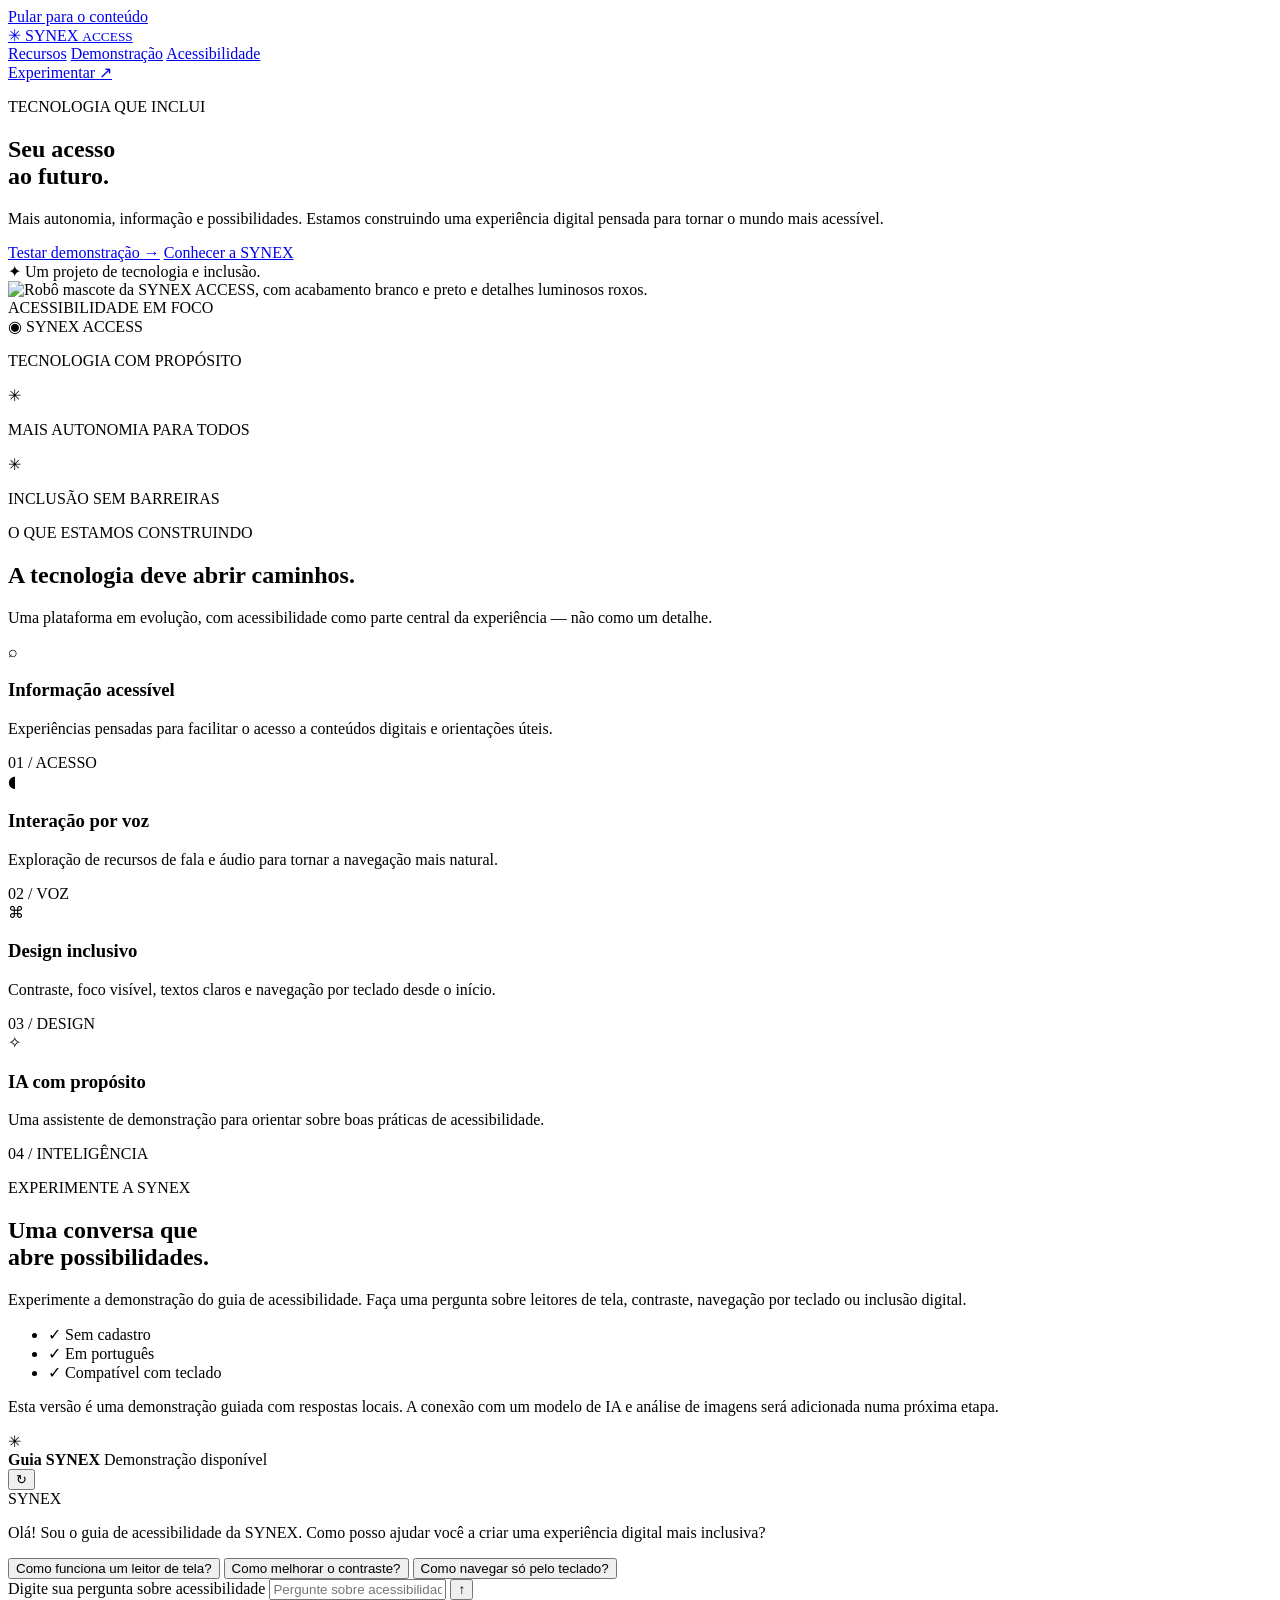
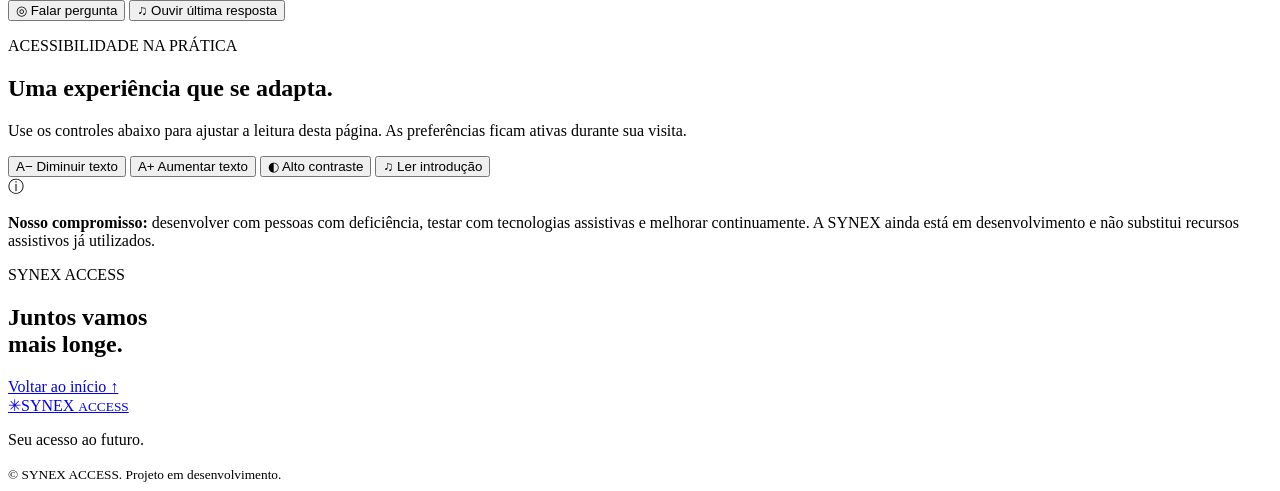
==== index.html @ 702629ef "Create SYNEX ACCESS landing page" ====
<!doctype html>
<html lang="pt-BR">
<head>
  <meta charset="UTF-8">
  <meta name="viewport" content="width=device-width, initial-scale=1">
  <meta name="theme-color" content="#070711">
  <meta name="description" content="SYNEX ACCESS — tecnologia e acessibilidade para ampliar a autonomia de pessoas com deficiência visual.">
  <title>SYNEX ACCESS — Seu acesso ao futuro</title>
  <link rel="preconnect" href="https://fonts.googleapis.com">
  <link rel="preconnect" href="https://fonts.gstatic.com" crossorigin>
  <link href="https://fonts.googleapis.com/css2?family=DM+Sans:wght@400;500;600;700&family=Space+Grotesk:wght@500;600;700&display=swap" rel="stylesheet">
  <link rel="stylesheet" href="./styles.css">
  <script src="./app.js" defer></script>
</head>
<body>
  <a class="skip-link" href="#conteudo">Pular para o conteúdo</a>
  <header class="topbar">
    <a class="brand" href="#inicio" aria-label="SYNEX ACCESS, início">
      <span class="brand-mark" aria-hidden="true">✳</span>
      <span>SYNEX <small>ACCESS</small></span>
    </a>
    <nav aria-label="Navegação principal">
      <a href="#recursos">Recursos</a>
      <a href="#demo">Demonstração</a>
      <a href="#acessibilidade">Acessibilidade</a>
    </nav>
    <a class="nav-cta" href="#demo">Experimentar <span aria-hidden="true">↗</span></a>
  </header>

  <main id="conteudo">
    <section class="hero section-wrap" id="inicio" aria-labelledby="hero-title">
      <div class="hero-copy">
        <p class="eyebrow"><span class="pulse" aria-hidden="true"></span> TECNOLOGIA QUE INCLUI</p>
        <h1 id="hero-title">Seu acesso<br>ao <span>futuro.</span></h1>
        <p class="hero-lead">Mais autonomia, informação e possibilidades. Estamos construindo uma experiência digital pensada para tornar o mundo mais acessível.</p>
        <div class="hero-actions">
          <a class="button button-primary" href="#demo">Testar demonstração <span aria-hidden="true">→</span></a>
          <a class="button button-quiet" href="#recursos">Conhecer a SYNEX</a>
        </div>
        <div class="hero-note"><span aria-hidden="true">✦</span> Um projeto de tecnologia e inclusão.</div>
      </div>
      <div class="hero-visual">
        <div class="orbit orbit-one" aria-hidden="true"></div>
        <div class="orbit orbit-two" aria-hidden="true"></div>
        <div class="robot-frame">
          <img src="https://media.base44.com/images/public/6aa585f04e1264cd92b1a335/d01141a1f_a_sleek_futuristic_sci_fi_scene_in_a_dark_neon_li.png" alt="Robô mascote da SYNEX ACCESS, com acabamento branco e preto e detalhes luminosos roxos." class="robot-image">
        </div>
        <div class="floating-tag tag-top"><span class="tag-dot"></span> ACESSIBILIDADE EM FOCO</div>
        <div class="floating-tag tag-bottom"><span aria-hidden="true">◉</span> SYNEX ACCESS</div>
      </div>
    </section>

    <section class="intro-strip" aria-label="Missão da SYNEX">
      <p>TECNOLOGIA COM PROPÓSITO</p>
      <span aria-hidden="true">✳</span>
      <p>MAIS AUTONOMIA PARA TODOS</p>
      <span aria-hidden="true">✳</span>
      <p>INCLUSÃO SEM BARREIRAS</p>
    </section>

    <section class="section-wrap features-section" id="recursos" aria-labelledby="features-title">
      <div class="section-heading">
        <p class="eyebrow">O QUE ESTAMOS CONSTRUINDO</p>
        <h2 id="features-title">A tecnologia deve <span>abrir caminhos.</span></h2>
        <p>Uma plataforma em evolução, com acessibilidade como parte central da experiência — não como um detalhe.</p>
      </div>
      <div class="feature-grid">
        <article class="feature-card">
          <div class="feature-icon" aria-hidden="true">⌕</div>
          <h3>Informação acessível</h3>
          <p>Experiências pensadas para facilitar o acesso a conteúdos digitais e orientações úteis.</p>
          <span class="card-index">01 / ACESSO</span>
        </article>
        <article class="feature-card">
          <div class="feature-icon" aria-hidden="true">◖</div>
          <h3>Interação por voz</h3>
          <p>Exploração de recursos de fala e áudio para tornar a navegação mais natural.</p>
          <span class="card-index">02 / VOZ</span>
        </article>
        <article class="feature-card">
          <div class="feature-icon" aria-hidden="true">⌘</div>
          <h3>Design inclusivo</h3>
          <p>Contraste, foco visível, textos claros e navegação por teclado desde o início.</p>
          <span class="card-index">03 / DESIGN</span>
        </article>
        <article class="feature-card">
          <div class="feature-icon" aria-hidden="true">✧</div>
          <h3>IA com propósito</h3>
          <p>Uma assistente de demonstração para orientar sobre boas práticas de acessibilidade.</p>
          <span class="card-index">04 / INTELIGÊNCIA</span>
        </article>
      </div>
    </section>

    <section class="demo-section" id="demo" aria-labelledby="demo-title">
      <div class="section-wrap demo-layout">
        <div class="demo-copy">
          <p class="eyebrow">EXPERIMENTE A SYNEX</p>
          <h2 id="demo-title">Uma conversa que<br><span>abre possibilidades.</span></h2>
          <p>Experimente a demonstração do guia de acessibilidade. Faça uma pergunta sobre leitores de tela, contraste, navegação por teclado ou inclusão digital.</p>
          <ul class="demo-points">
            <li><span aria-hidden="true">✓</span> Sem cadastro</li>
            <li><span aria-hidden="true">✓</span> Em português</li>
            <li><span aria-hidden="true">✓</span> Compatível com teclado</li>
          </ul>
          <p class="demo-disclaimer">Esta versão é uma demonstração guiada com respostas locais. A conexão com um modelo de IA e análise de imagens será adicionada numa próxima etapa.</p>
        </div>
        <div class="chat-panel" aria-label="Demonstração do guia SYNEX">
          <div class="chat-head">
            <div class="assistant-avatar" aria-hidden="true">✳</div>
            <div><strong>Guia SYNEX</strong><span><i></i> Demonstração disponível</span></div>
            <button class="icon-button" id="clear-chat" type="button" aria-label="Limpar conversa" title="Limpar conversa">↻</button>
          </div>
          <div class="chat-messages" id="chat-messages" role="log" aria-live="polite" aria-relevant="additions text">
            <div class="message assistant-message">
              <span class="message-label">SYNEX</span>
              <p>Olá! Sou o guia de acessibilidade da SYNEX. Como posso ajudar você a criar uma experiência digital mais inclusiva?</p>
            </div>
          </div>
          <div class="suggestions" aria-label="Perguntas sugeridas">
            <button type="button" class="suggestion">Como funciona um leitor de tela?</button>
            <button type="button" class="suggestion">Como melhorar o contraste?</button>
            <button type="button" class="suggestion">Como navegar só pelo teclado?</button>
          </div>
          <form class="chat-form" id="chat-form">
            <label class="sr-only" for="chat-input">Digite sua pergunta sobre acessibilidade</label>
            <input id="chat-input" name="question" type="text" placeholder="Pergunte sobre acessibilidade..." autocomplete="off" required>
            <button class="send-button" type="submit" aria-label="Enviar pergunta">↑</button>
          </form>
          <div class="chat-tools">
            <button type="button" id="voice-input" class="text-tool">◎ Falar pergunta</button>
            <button type="button" id="read-last" class="text-tool">♫ Ouvir última resposta</button>
            <span id="voice-status" class="voice-status" role="status"></span>
          </div>
        </div>
      </div>
    </section>

    <section class="section-wrap accessibility-section" id="acessibilidade" aria-labelledby="access-title">
      <div class="section-heading">
        <p class="eyebrow">ACESSIBILIDADE NA PRÁTICA</p>
        <h2 id="access-title">Uma experiência que se adapta.</h2>
        <p>Use os controles abaixo para ajustar a leitura desta página. As preferências ficam ativas durante sua visita.</p>
      </div>
      <div class="access-tools" aria-label="Controles de acessibilidade">
        <button type="button" id="font-smaller">A− <span>Diminuir texto</span></button>
        <button type="button" id="font-larger">A+ <span>Aumentar texto</span></button>
        <button type="button" id="contrast-toggle">◐ <span>Alto contraste</span></button>
        <button type="button" id="read-page">♫ <span>Ler introdução</span></button>
      </div>
      <div class="access-note">
        <span class="access-note-icon" aria-hidden="true">ⓘ</span>
        <p><strong>Nosso compromisso:</strong> desenvolver com pessoas com deficiência, testar com tecnologias assistivas e melhorar continuamente. A SYNEX ainda está em desenvolvimento e não substitui recursos assistivos já utilizados.</p>
      </div>
    </section>

    <section class="closing-section">
      <div class="section-wrap closing-inner">
        <p class="eyebrow">SYNEX ACCESS</p>
        <h2>Juntos vamos<br><span>mais longe.</span></h2>
        <a class="button button-primary" href="#inicio">Voltar ao início ↑</a>
      </div>
    </section>
  </main>

  <footer class="footer">
    <a class="brand" href="#inicio"><span class="brand-mark" aria-hidden="true">✳</span><span>SYNEX <small>ACCESS</small></span></a>
    <p>Seu acesso ao futuro.</p>
    <small>© <span id="year"></span> SYNEX ACCESS. Projeto em desenvolvimento.</small>
  </footer>
</body>
</html>
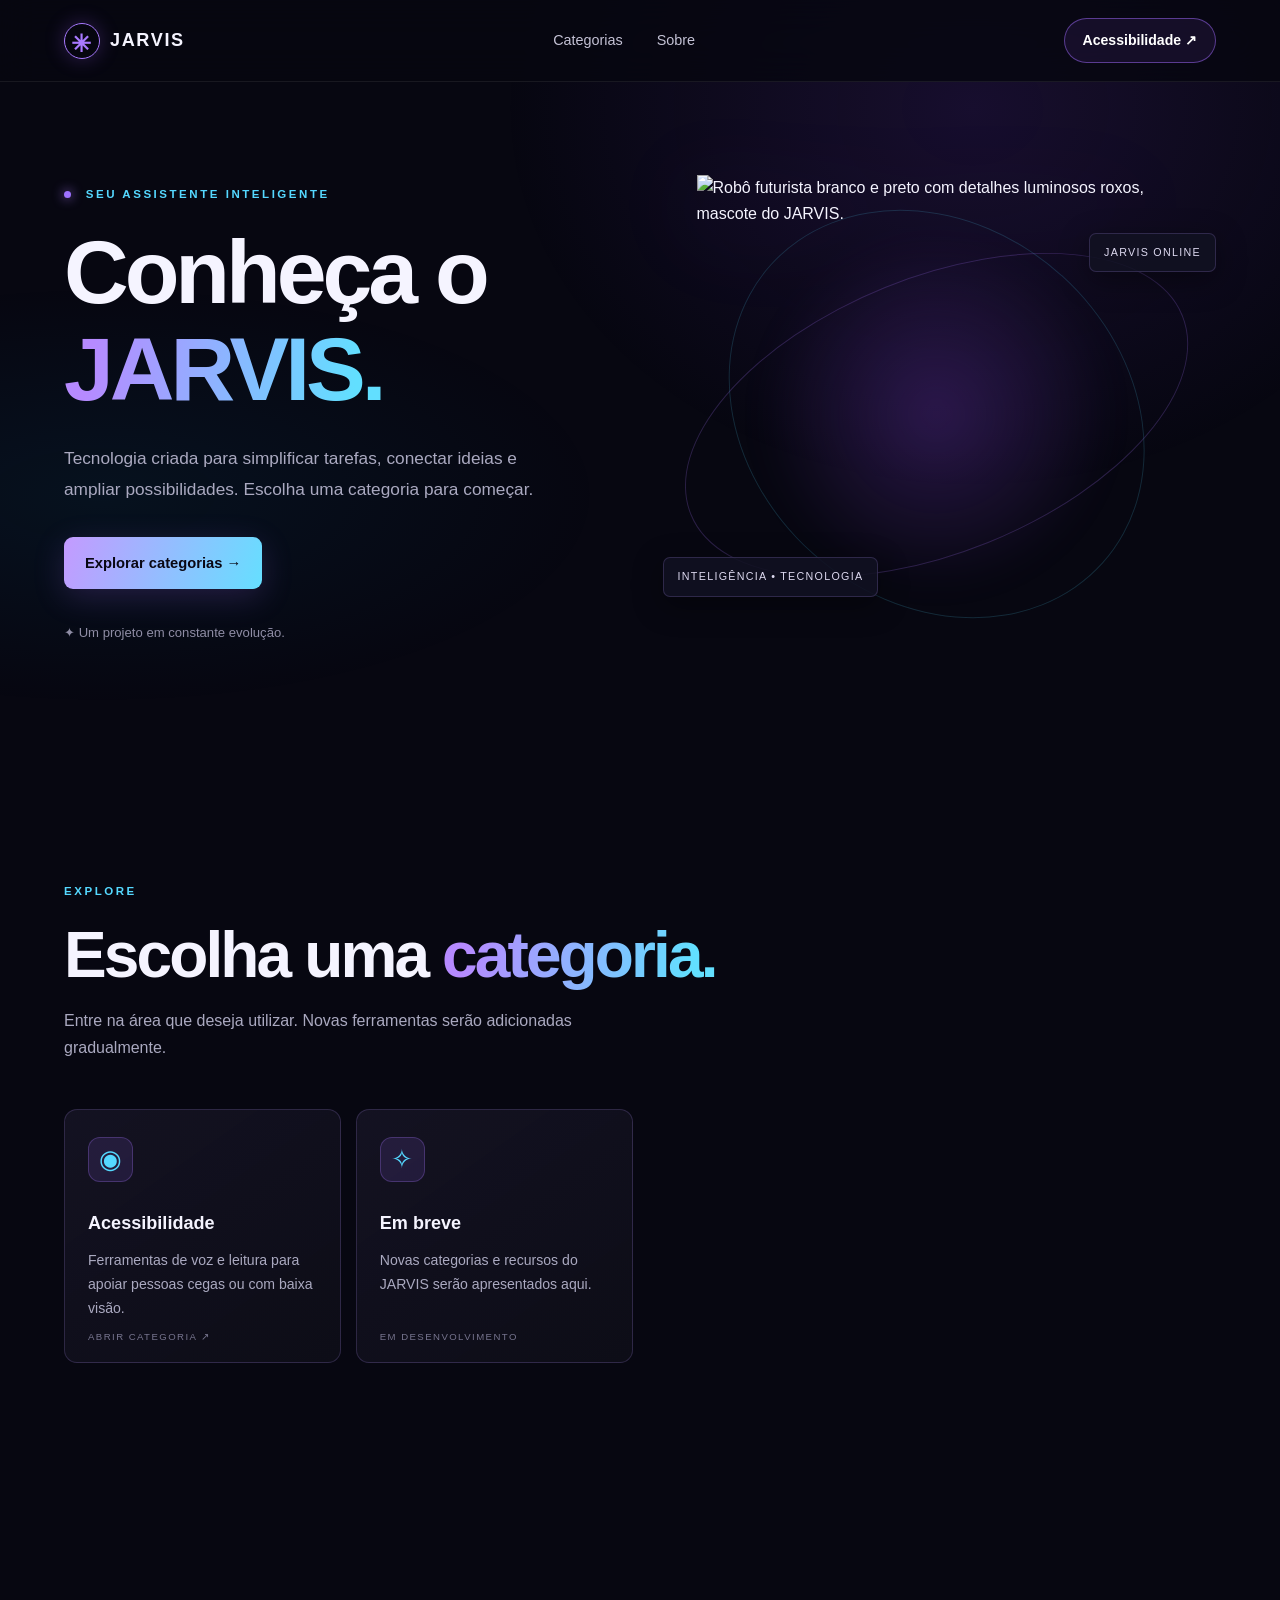
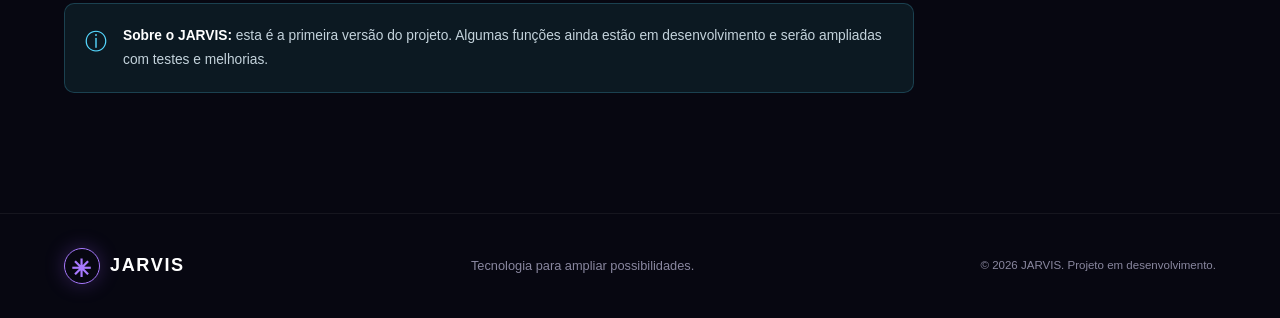
==== commit 9e4afbee: "Transforma a página inicial em JARVIS" ====
--- a/index.html
+++ b/index.html
@@ -1,172 +1,12 @@
 <!doctype html>
-<html lang="pt-BR">
-<head>
-  <meta charset="UTF-8">
-  <meta name="viewport" content="width=device-width, initial-scale=1">
-  <meta name="theme-color" content="#070711">
-  <meta name="description" content="SYNEX ACCESS — tecnologia e acessibilidade para ampliar a autonomia de pessoas com deficiência visual.">
-  <title>SYNEX ACCESS — Seu acesso ao futuro</title>
-  <link rel="preconnect" href="https://fonts.googleapis.com">
-  <link rel="preconnect" href="https://fonts.gstatic.com" crossorigin>
-  <link href="https://fonts.googleapis.com/css2?family=DM+Sans:wght@400;500;600;700&family=Space+Grotesk:wght@500;600;700&display=swap" rel="stylesheet">
-  <link rel="stylesheet" href="./styles.css">
-  <script src="./app.js" defer></script>
-</head>
-<body>
-  <a class="skip-link" href="#conteudo">Pular para o conteúdo</a>
-  <header class="topbar">
-    <a class="brand" href="#inicio" aria-label="SYNEX ACCESS, início">
-      <span class="brand-mark" aria-hidden="true">✳</span>
-      <span>SYNEX <small>ACCESS</small></span>
-    </a>
-    <nav aria-label="Navegação principal">
-      <a href="#recursos">Recursos</a>
-      <a href="#demo">Demonstração</a>
-      <a href="#acessibilidade">Acessibilidade</a>
-    </nav>
-    <a class="nav-cta" href="#demo">Experimentar <span aria-hidden="true">↗</span></a>
-  </header>
-
-  <main id="conteudo">
-    <section class="hero section-wrap" id="inicio" aria-labelledby="hero-title">
-      <div class="hero-copy">
-        <p class="eyebrow"><span class="pulse" aria-hidden="true"></span> TECNOLOGIA QUE INCLUI</p>
-        <h1 id="hero-title">Seu acesso<br>ao <span>futuro.</span></h1>
-        <p class="hero-lead">Mais autonomia, informação e possibilidades. Estamos construindo uma experiência digital pensada para tornar o mundo mais acessível.</p>
-        <div class="hero-actions">
-          <a class="button button-primary" href="#demo">Testar demonstração <span aria-hidden="true">→</span></a>
-          <a class="button button-quiet" href="#recursos">Conhecer a SYNEX</a>
-        </div>
-        <div class="hero-note"><span aria-hidden="true">✦</span> Um projeto de tecnologia e inclusão.</div>
-      </div>
-      <div class="hero-visual">
-        <div class="orbit orbit-one" aria-hidden="true"></div>
-        <div class="orbit orbit-two" aria-hidden="true"></div>
-        <div class="robot-frame">
-          <img src="https://media.base44.com/images/public/6aa585f04e1264cd92b1a335/d01141a1f_a_sleek_futuristic_sci_fi_scene_in_a_dark_neon_li.png" alt="Robô mascote da SYNEX ACCESS, com acabamento branco e preto e detalhes luminosos roxos." class="robot-image">
-        </div>
-        <div class="floating-tag tag-top"><span class="tag-dot"></span> ACESSIBILIDADE EM FOCO</div>
-        <div class="floating-tag tag-bottom"><span aria-hidden="true">◉</span> SYNEX ACCESS</div>
-      </div>
-    </section>
-
-    <section class="intro-strip" aria-label="Missão da SYNEX">
-      <p>TECNOLOGIA COM PROPÓSITO</p>
-      <span aria-hidden="true">✳</span>
-      <p>MAIS AUTONOMIA PARA TODOS</p>
-      <span aria-hidden="true">✳</span>
-      <p>INCLUSÃO SEM BARREIRAS</p>
-    </section>
-
-    <section class="section-wrap features-section" id="recursos" aria-labelledby="features-title">
-      <div class="section-heading">
-        <p class="eyebrow">O QUE ESTAMOS CONSTRUINDO</p>
-        <h2 id="features-title">A tecnologia deve <span>abrir caminhos.</span></h2>
-        <p>Uma plataforma em evolução, com acessibilidade como parte central da experiência — não como um detalhe.</p>
-      </div>
-      <div class="feature-grid">
-        <article class="feature-card">
-          <div class="feature-icon" aria-hidden="true">⌕</div>
-          <h3>Informação acessível</h3>
-          <p>Experiências pensadas para facilitar o acesso a conteúdos digitais e orientações úteis.</p>
-          <span class="card-index">01 / ACESSO</span>
-        </article>
-        <article class="feature-card">
-          <div class="feature-icon" aria-hidden="true">◖</div>
-          <h3>Interação por voz</h3>
-          <p>Exploração de recursos de fala e áudio para tornar a navegação mais natural.</p>
-          <span class="card-index">02 / VOZ</span>
-        </article>
-        <article class="feature-card">
-          <div class="feature-icon" aria-hidden="true">⌘</div>
-          <h3>Design inclusivo</h3>
-          <p>Contraste, foco visível, textos claros e navegação por teclado desde o início.</p>
-          <span class="card-index">03 / DESIGN</span>
-        </article>
-        <article class="feature-card">
-          <div class="feature-icon" aria-hidden="true">✧</div>
-          <h3>IA com propósito</h3>
-          <p>Uma assistente de demonstração para orientar sobre boas práticas de acessibilidade.</p>
-          <span class="card-index">04 / INTELIGÊNCIA</span>
-        </article>
-      </div>
-    </section>
-
-    <section class="demo-section" id="demo" aria-labelledby="demo-title">
-      <div class="section-wrap demo-layout">
-        <div class="demo-copy">
-          <p class="eyebrow">EXPERIMENTE A SYNEX</p>
-          <h2 id="demo-title">Uma conversa que<br><span>abre possibilidades.</span></h2>
-          <p>Experimente a demonstração do guia de acessibilidade. Faça uma pergunta sobre leitores de tela, contraste, navegação por teclado ou inclusão digital.</p>
-          <ul class="demo-points">
-            <li><span aria-hidden="true">✓</span> Sem cadastro</li>
-            <li><span aria-hidden="true">✓</span> Em português</li>
-            <li><span aria-hidden="true">✓</span> Compatível com teclado</li>
-          </ul>
-          <p class="demo-disclaimer">Esta versão é uma demonstração guiada com respostas locais. A conexão com um modelo de IA e análise de imagens será adicionada numa próxima etapa.</p>
-        </div>
-        <div class="chat-panel" aria-label="Demonstração do guia SYNEX">
-          <div class="chat-head">
-            <div class="assistant-avatar" aria-hidden="true">✳</div>
-            <div><strong>Guia SYNEX</strong><span><i></i> Demonstração disponível</span></div>
-            <button class="icon-button" id="clear-chat" type="button" aria-label="Limpar conversa" title="Limpar conversa">↻</button>
-          </div>
-          <div class="chat-messages" id="chat-messages" role="log" aria-live="polite" aria-relevant="additions text">
-            <div class="message assistant-message">
-              <span class="message-label">SYNEX</span>
-              <p>Olá! Sou o guia de acessibilidade da SYNEX. Como posso ajudar você a criar uma experiência digital mais inclusiva?</p>
-            </div>
-          </div>
-          <div class="suggestions" aria-label="Perguntas sugeridas">
-            <button type="button" class="suggestion">Como funciona um leitor de tela?</button>
-            <button type="button" class="suggestion">Como melhorar o contraste?</button>
-            <button type="button" class="suggestion">Como navegar só pelo teclado?</button>
-          </div>
-          <form class="chat-form" id="chat-form">
-            <label class="sr-only" for="chat-input">Digite sua pergunta sobre acessibilidade</label>
-            <input id="chat-input" name="question" type="text" placeholder="Pergunte sobre acessibilidade..." autocomplete="off" required>
-            <button class="send-button" type="submit" aria-label="Enviar pergunta">↑</button>
-          </form>
-          <div class="chat-tools">
-            <button type="button" id="voice-input" class="text-tool">◎ Falar pergunta</button>
-            <button type="button" id="read-last" class="text-tool">♫ Ouvir última resposta</button>
-            <span id="voice-status" class="voice-status" role="status"></span>
-          </div>
-        </div>
-      </div>
-    </section>
-
-    <section class="section-wrap accessibility-section" id="acessibilidade" aria-labelledby="access-title">
-      <div class="section-heading">
-        <p class="eyebrow">ACESSIBILIDADE NA PRÁTICA</p>
-        <h2 id="access-title">Uma experiência que se adapta.</h2>
-        <p>Use os controles abaixo para ajustar a leitura desta página. As preferências ficam ativas durante sua visita.</p>
-      </div>
-      <div class="access-tools" aria-label="Controles de acessibilidade">
-        <button type="button" id="font-smaller">A− <span>Diminuir texto</span></button>
-        <button type="button" id="font-larger">A+ <span>Aumentar texto</span></button>
-        <button type="button" id="contrast-toggle">◐ <span>Alto contraste</span></button>
-        <button type="button" id="read-page">♫ <span>Ler introdução</span></button>
-      </div>
-      <div class="access-note">
-        <span class="access-note-icon" aria-hidden="true">ⓘ</span>
-        <p><strong>Nosso compromisso:</strong> desenvolver com pessoas com deficiência, testar com tecnologias assistivas e melhorar continuamente. A SYNEX ainda está em desenvolvimento e não substitui recursos assistivos já utilizados.</p>
-      </div>
-    </section>
-
-    <section class="closing-section">
-      <div class="section-wrap closing-inner">
-        <p class="eyebrow">SYNEX ACCESS</p>
-        <h2>Juntos vamos<br><span>mais longe.</span></h2>
-        <a class="button button-primary" href="#inicio">Voltar ao início ↑</a>
-      </div>
-    </section>
-  </main>
-
-  <footer class="footer">
-    <a class="brand" href="#inicio"><span class="brand-mark" aria-hidden="true">✳</span><span>SYNEX <small>ACCESS</small></span></a>
-    <p>Seu acesso ao futuro.</p>
-    <small>© <span id="year"></span> SYNEX ACCESS. Projeto em desenvolvimento.</small>
-  </footer>
-</body>
-</html>+<html lang="pt-BR"><head><meta charset="UTF-8"><meta name="viewport" content="width=device-width, initial-scale=1"><meta name="theme-color" content="#070711"><title>JARVIS — Assistente inteligente</title><link rel="stylesheet" href="./styles.css"></head>
+<body><a class="skip-link" href="#conteudo">Pular para o conteúdo</a>
+<header class="topbar"><a class="brand" href="./index.html"><span class="brand-mark">✳</span><span>JARVIS</span></a><nav aria-label="Navegação principal"><a href="#categorias">Categorias</a><a href="#sobre">Sobre</a></nav><a class="nav-cta" href="./acessibilidade.html">Acessibilidade ↗</a></header>
+<main id="conteudo">
+<section class="hero section-wrap"><div class="hero-copy"><p class="eyebrow"><span class="pulse"></span> SEU ASSISTENTE INTELIGENTE</p><h1>Conheça o<br><span>JARVIS.</span></h1><p class="hero-lead">Tecnologia criada para simplificar tarefas, conectar ideias e ampliar possibilidades. Escolha uma categoria para começar.</p><div class="hero-actions"><a class="button button-primary" href="#categorias">Explorar categorias →</a></div><div class="hero-note">✦ Um projeto em constante evolução.</div></div>
+<div class="hero-visual"><div class="orbit orbit-one"></div><div class="orbit orbit-two"></div><div class="robot-frame"><img src="https://media.base44.com/images/public/6aa585f04e1264cd92b1a335/d01141a1f_a_sleek_futuristic_sci_fi_scene_in_a_dark_neon_li.png" alt="Robô futurista branco e preto com detalhes luminosos roxos, mascote do JARVIS." class="robot-image"></div><div class="floating-tag tag-top">JARVIS ONLINE</div><div class="floating-tag tag-bottom">INTELIGÊNCIA • TECNOLOGIA</div></div></section>
+<section class="section-wrap features-section" id="categorias"><div class="section-heading"><p class="eyebrow">EXPLORE</p><h2>Escolha uma <span>categoria.</span></h2><p>Entre na área que deseja utilizar. Novas ferramentas serão adicionadas gradualmente.</p></div><div class="feature-grid">
+<a class="feature-card" href="./acessibilidade.html"><div class="feature-icon">◉</div><h3>Acessibilidade</h3><p>Ferramentas de voz e leitura para apoiar pessoas cegas ou com baixa visão.</p><span class="card-index">ABRIR CATEGORIA ↗</span></a>
+<article class="feature-card"><div class="feature-icon">✧</div><h3>Em breve</h3><p>Novas categorias e recursos do JARVIS serão apresentados aqui.</p><span class="card-index">EM DESENVOLVIMENTO</span></article></div></section>
+<section class="section-wrap accessibility-section" id="sobre"><div class="access-note"><span class="access-note-icon">ⓘ</span><p><strong>Sobre o JARVIS:</strong> esta é a primeira versão do projeto. Algumas funções ainda estão em desenvolvimento e serão ampliadas com testes e melhorias.</p></div></section></main>
+<footer class="footer"><a class="brand" href="./index.html"><span class="brand-mark">✳</span><span>JARVIS</span></a><p>Tecnologia para ampliar possibilidades.</p><small>© 2026 JARVIS. Projeto em desenvolvimento.</small></footer></body></html>
--- a/styles.css
+++ b/styles.css
@@ -0,0 +1,113 @@
+:root{color-scheme:dark;--bg:#070711;--panel:#10101d;--panel-2:#151527;--text:#f5f4ff;--muted:#aaa9c0;--purple:#a879ff;--blue:#55d8ff;--line:rgba(180,151,255,.19);--font-scale:1}
+*{box-sizing:border-box}
+html{scroll-behavior:smooth;font-size:calc(16px * var(--font-scale));scroll-padding-top:90px}
+body{margin:0;background:var(--bg);color:var(--text);font-family:"DM Sans",Arial,sans-serif;line-height:1.65;overflow-x:hidden}
+body:before{content:"";position:fixed;inset:0;pointer-events:none;z-index:-1;background:radial-gradient(ellipse at 76% 12%,rgba(107,52,190,.17),transparent 34%),radial-gradient(ellipse at 8% 55%,rgba(0,147,200,.08),transparent 30%)}
+a{color:inherit;text-decoration:none}
+button,input{font:inherit}
+button,a{-webkit-tap-highlight-color:transparent}
+button:focus-visible,a:focus-visible,input:focus-visible{outline:3px solid var(--blue);outline-offset:4px}
+.skip-link{position:absolute;left:12px;top:-60px;background:#fff;color:#080812;padding:10px 16px;border-radius:8px;z-index:20;font-weight:700}
+.skip-link:focus{top:12px}
+.topbar{height:82px;display:flex;align-items:center;justify-content:space-between;padding:0 max(5vw,24px);border-bottom:1px solid rgba(255,255,255,.07);background:rgba(7,7,17,.82);backdrop-filter:blur(18px);position:sticky;top:0;z-index:10}
+.brand{display:inline-flex;align-items:center;gap:10px;font-family:"Space Grotesk",sans-serif;font-size:1.13rem;font-weight:700;letter-spacing:.09em}
+.brand small{display:block;font-size:.58rem;letter-spacing:.34em;color:var(--purple);line-height:1.2}
+.brand-mark{width:36px;height:36px;border:1px solid var(--purple);border-radius:50%;display:grid;place-items:center;color:var(--purple);font-size:1.5rem;box-shadow:0 0 20px #9d5dff44}
+.topbar nav{display:flex;gap:34px;color:#c4c2d5;font-size:.9rem}
+.topbar nav a:hover{color:#fff}
+.nav-cta{font-size:.88rem;font-weight:700;color:#fff;border:1px solid #9664ef88;border-radius:30px;padding:10px 18px;background:#8d52d91c}
+.section-wrap{width:min(1160px,90%);margin-inline:auto}
+.hero{min-height:680px;display:grid;grid-template-columns:1fr 1fr;align-items:center;gap:34px;padding-top:55px;padding-bottom:70px}
+.eyebrow{font-size:.72rem;letter-spacing:.22em;font-weight:700;color:var(--blue);margin:0 0 20px}
+.pulse{display:inline-block;width:7px;height:7px;border-radius:50%;background:#9e72ff;box-shadow:0 0 12px #a879ff;margin-right:9px}
+h1,h2,h3,p{margin-top:0}
+h1,h2{font-family:"Space Grotesk",sans-serif;letter-spacing:-.045em;line-height:1.08}
+h1{font-size:clamp(3.7rem,7vw,6.4rem);margin-bottom:25px}
+h1 span,h2 span{background:linear-gradient(100deg,#b68aff 10%,#62dfff 90%);-webkit-background-clip:text;background-clip:text;color:transparent}
+.hero-lead{font-size:1.08rem;color:var(--muted);max-width:510px;line-height:1.8}
+.hero-actions{display:flex;flex-wrap:wrap;gap:13px;margin-top:32px}
+.button{display:inline-flex;align-items:center;justify-content:center;gap:13px;padding:14px 21px;border-radius:9px;font-weight:700;font-size:.92rem;transition:transform .2s,box-shadow .2s}
+.button:hover{transform:translateY(-2px)}
+.button-primary{color:#090713;background:linear-gradient(110deg,#c49aff,#65dfff);box-shadow:0 8px 32px #a36cff30}
+.button-quiet{border:1px solid var(--line);color:#e4e1f2}
+.hero-note{margin-top:33px;color:#8f8da5;font-size:.82rem}
+.hero-note span{color:var(--purple);margin-right:8px}
+.hero-visual{position:relative;min-height:520px;display:grid;place-items:center}
+.robot-frame{width:min(100%,480px);aspect-ratio:1/1;position:relative;z-index:1;display:grid;place-items:center}
+.robot-frame:before{content:"";position:absolute;inset:12%;border-radius:50%;background:radial-gradient(circle,#7139ba55,transparent 68%);filter:blur(16px)}
+.robot-image{width:100%;height:100%;object-fit:contain;position:relative;filter:drop-shadow(0 15px 42px #8c49ff45);mix-blend-mode:screen}
+.orbit{position:absolute;border:1px solid #a879ff38;border-radius:50%;transform:rotate(-22deg)}
+.orbit-one{width:95%;height:53%}
+.orbit-two{width:80%;height:72%;transform:rotate(42deg);border-color:#55d8ff2a}
+.floating-tag{position:absolute;z-index:2;background:#121222dd;border:1px solid var(--line);border-radius:7px;padding:10px 14px;font-size:.67rem;letter-spacing:.12em;color:#ddd9f0;box-shadow:0 8px 30px #0006}
+.tag-top{top:15%;right:0}
+.tag-bottom{bottom:15%;left:1%}
+.tag-dot{display:inline-block;width:7px;height:7px;border-radius:50%;background:#6ce7c1;margin-right:8px}
+.intro-strip{display:flex;justify-content:center;align-items:center;gap:34px;flex-wrap:wrap;padding:23px 5%;border-block:1px solid rgba(255,255,255,.07);background:#0d0d19;color:#9997b1;font-size:.66rem;letter-spacing:.18em;font-weight:700}
+.intro-strip span{color:var(--purple);font-size:1rem}
+.features-section{padding-top:120px;padding-bottom:125px}
+.section-heading{max-width:680px;margin-bottom:48px}
+.section-heading h2,.demo-copy h2,.closing-inner h2{font-size:clamp(2.5rem,5vw,4.2rem);margin-bottom:18px}
+.section-heading>p:last-child{color:var(--muted);max-width:590px}
+.feature-grid{display:grid;grid-template-columns:repeat(4,1fr);gap:15px}
+.feature-card{min-height:245px;padding:27px 23px;border:1px solid var(--line);border-radius:13px;background:linear-gradient(145deg,#171526cc,#0d0d17);position:relative;overflow:hidden;transition:border-color .2s,transform .2s}
+.feature-card:hover{transform:translateY(-5px);border-color:#a879ff88}
+.feature-icon{width:45px;height:45px;border-radius:12px;background:#9d6aff20;border:1px solid #a879ff44;display:grid;place-items:center;color:var(--blue);font-size:1.6rem;margin-bottom:27px}
+.feature-card h3{font-family:"Space Grotesk",sans-serif;font-size:1.13rem;margin-bottom:10px}
+.feature-card p{font-size:.88rem;color:var(--muted);line-height:1.7}
+.card-index{position:absolute;bottom:17px;left:23px;font-size:.6rem;letter-spacing:.15em;color:#77758f}
+.demo-section{padding:110px 0;background:linear-gradient(120deg,#111020,#0c1420 70%,#101020);border-block:1px solid var(--line)}
+.demo-layout{display:grid;grid-template-columns:.8fr 1.2fr;gap:65px;align-items:center}
+.demo-copy h2{font-size:clamp(2.6rem,4.6vw,4rem)}
+.demo-copy>p:not(.eyebrow):not(.demo-disclaimer){color:var(--muted);line-height:1.8}
+.demo-points{list-style:none;padding:0;margin:28px 0;display:grid;gap:10px;color:#d9d6e8;font-size:.9rem}
+.demo-points span{color:#72e8c1;margin-right:10px}
+.demo-disclaimer{font-size:.76rem;color:#9290a8;border-left:2px solid var(--purple);padding-left:13px;line-height:1.6}
+.chat-panel{border:1px solid #a879ff55;border-radius:16px;background:#0a0a14;box-shadow:0 25px 90px #0007,0 0 45px #7f45c51a;overflow:hidden}
+.chat-head{height:75px;display:flex;align-items:center;gap:13px;padding:0 20px;border-bottom:1px solid #ffffff12;background:#111120}
+.assistant-avatar{width:39px;height:39px;border-radius:50%;display:grid;place-items:center;background:#a879ff24;color:var(--purple);border:1px solid #a879ff66;font-size:1.4rem}
+.chat-head strong{display:block;font-size:.91rem}
+.chat-head span{display:block;font-size:.7rem;color:#9896ad}
+.chat-head i{display:inline-block;width:6px;height:6px;background:#6ce7c1;border-radius:50%;margin-right:5px}
+.icon-button{margin-left:auto;border:0;background:transparent;color:#aaa8c0;font-size:1.3rem;cursor:pointer;padding:8px}
+.chat-messages{height:260px;overflow-y:auto;padding:22px;display:flex;flex-direction:column;gap:14px}
+.message{max-width:88%;padding:13px 15px;border-radius:4px 13px 13px 13px;background:#19182a;color:#e5e2f1;font-size:.87rem;line-height:1.65}
+.message p{margin:0}
+.message-label{display:block;color:var(--purple);font-size:.62rem;font-weight:700;letter-spacing:.13em;margin-bottom:5px}
+.user-message{align-self:flex-end;background:#31214a;border-radius:13px 4px 13px 13px}
+.user-message .message-label{text-align:right;color:#b7a0ff}
+.suggestions{display:flex;gap:8px;flex-wrap:wrap;padding:0 20px 17px}
+.suggestion{background:transparent;border:1px solid #a879ff4d;border-radius:30px;padding:7px 10px;color:#c7b7ec;font-size:.68rem;cursor:pointer}
+.suggestion:hover{background:#9d6aff20}
+.chat-form{display:flex;gap:10px;padding:12px 15px;margin:0 18px;border:1px solid #ffffff20;border-radius:10px;background:#11111d}
+.chat-form input{flex:1;min-width:0;border:0;outline:0;background:transparent;color:#fff;font-size:.88rem}
+.chat-form input:focus-visible{outline:2px solid var(--blue);outline-offset:4px;border-radius:3px}
+.send-button{width:37px;height:37px;border:0;border-radius:8px;background:linear-gradient(130deg,#bd91ff,#5edbff);color:#090713;font-size:1.35rem;font-weight:700;cursor:pointer}
+.chat-tools{display:flex;align-items:center;gap:18px;flex-wrap:wrap;padding:13px 20px 17px}
+.text-tool{border:0;background:transparent;color:#aaa7c1;font-size:.7rem;cursor:pointer;padding:4px 0}
+.text-tool:hover{color:#fff}
+.voice-status{font-size:.68rem;color:#7fe4c0}
+.accessibility-section{padding-top:115px;padding-bottom:120px}
+.access-tools{display:flex;gap:12px;flex-wrap:wrap;margin:30px 0}
+.access-tools button{display:flex;align-items:center;gap:12px;padding:14px 17px;border:1px solid var(--line);border-radius:9px;background:#131321;color:#fff;cursor:pointer;font-weight:700}
+.access-tools button span{font-weight:500;color:#b9b6ca;font-size:.82rem}
+.access-tools button:hover{border-color:var(--blue)}
+.access-note{display:flex;gap:16px;align-items:flex-start;padding:20px;border:1px solid #55d8ff35;border-radius:10px;background:#0c1922;color:#c4d3dc;max-width:850px}
+.access-note p{margin:0;font-size:.86rem;line-height:1.75}
+.access-note strong{color:#fff}
+.access-note-icon{font-size:1.4rem;color:var(--blue)}
+.closing-section{padding:95px 0;background:radial-gradient(ellipse at 50% 100%,#59328b55,transparent 60%),#0d0c18;text-align:center;border-top:1px solid var(--line)}
+.closing-inner .eyebrow{margin-bottom:22px}
+.closing-inner h2{font-size:clamp(3rem,6vw,5rem);margin-bottom:30px}
+.footer{min-height:105px;padding:25px max(5vw,24px);display:flex;align-items:center;justify-content:space-between;gap:20px;flex-wrap:wrap;border-top:1px solid #ffffff10;color:#89879f}
+.footer .brand{color:#fff}
+.footer p{margin:0;font-size:.8rem}
+.footer>small{font-size:.72rem}
+.sr-only{position:absolute;width:1px;height:1px;padding:0;margin:-1px;overflow:hidden;clip:rect(0,0,0,0);white-space:nowrap;border:0}
+.high-contrast{--bg:#000;--panel:#000;--panel-2:#000;--text:#fff;--muted:#fff;--purple:#ffed00;--blue:#00ffff;--line:#fff}
+.high-contrast .feature-card,.high-contrast .chat-panel,.high-contrast .chat-head,.high-contrast .chat-form,.high-contrast .access-tools button{background:#000;border:2px solid #fff}
+.high-contrast .button-primary{background:#ffed00;color:#000}
+.high-contrast h1 span,.high-contrast h2 span{background:none;color:#ffed00}
+@media(max-width:900px){.hero{grid-template-columns:1fr;gap:0;padding-top:75px}.hero-copy{text-align:center}.hero-lead{margin-inline:auto}.hero-actions{justify-content:center}.hero-visual{min-height:450px}.feature-grid{grid-template-columns:repeat(2,1fr)}.demo-layout{grid-template-columns:1fr;gap:35px}.demo-copy{max-width:650px}.intro-strip{gap:16px}.intro-strip p{font-size:.58rem}}
+@media(max-width:600px){.topbar{height:70px;padding:0 5%}.topbar nav{display:none}.nav-cta{font-size:.75rem;padding:9px 12px}.hero{padding-top:58px;min-height:auto}.hero-visual{min-height:340px}.floating-tag{font-size:.55rem;padding:8px 10px}.tag-top{top:9%}.tag-bottom{bottom:8%}.intro-strip{gap:10px;padding:17px 3%}.intro-strip p{font-size:.49rem;letter-spacing:.1em}.features-section,.accessibility-section{padding-top:80px;padding-bottom:85px}.feature-grid{grid-template-columns:1fr}.feature-card{min-height:210px}.demo-section{padding:80px 0}.chat-messages{height:300px;padding:16px}.suggestions{padding-inline:14px}.suggestion{font-size:.64rem}.chat-tools{gap:12px}.access-tools{display:grid;grid-template-columns:1fr 1fr}.access-tools button{justify-content:flex-start;padding:12px}.access-tools button span{font-size:.7rem}.footer{justify-content:center;text-align:center;flex-direction:column;gap:10px}.closing-section{padding:80px 0}}
+@media(prefers-reduced-motion:reduce){*,*::before,*::after{scroll-behavior:auto!important;animation-duration:.01ms!important;animation-iteration-count:1!important;transition-duration:.01ms!important}}
